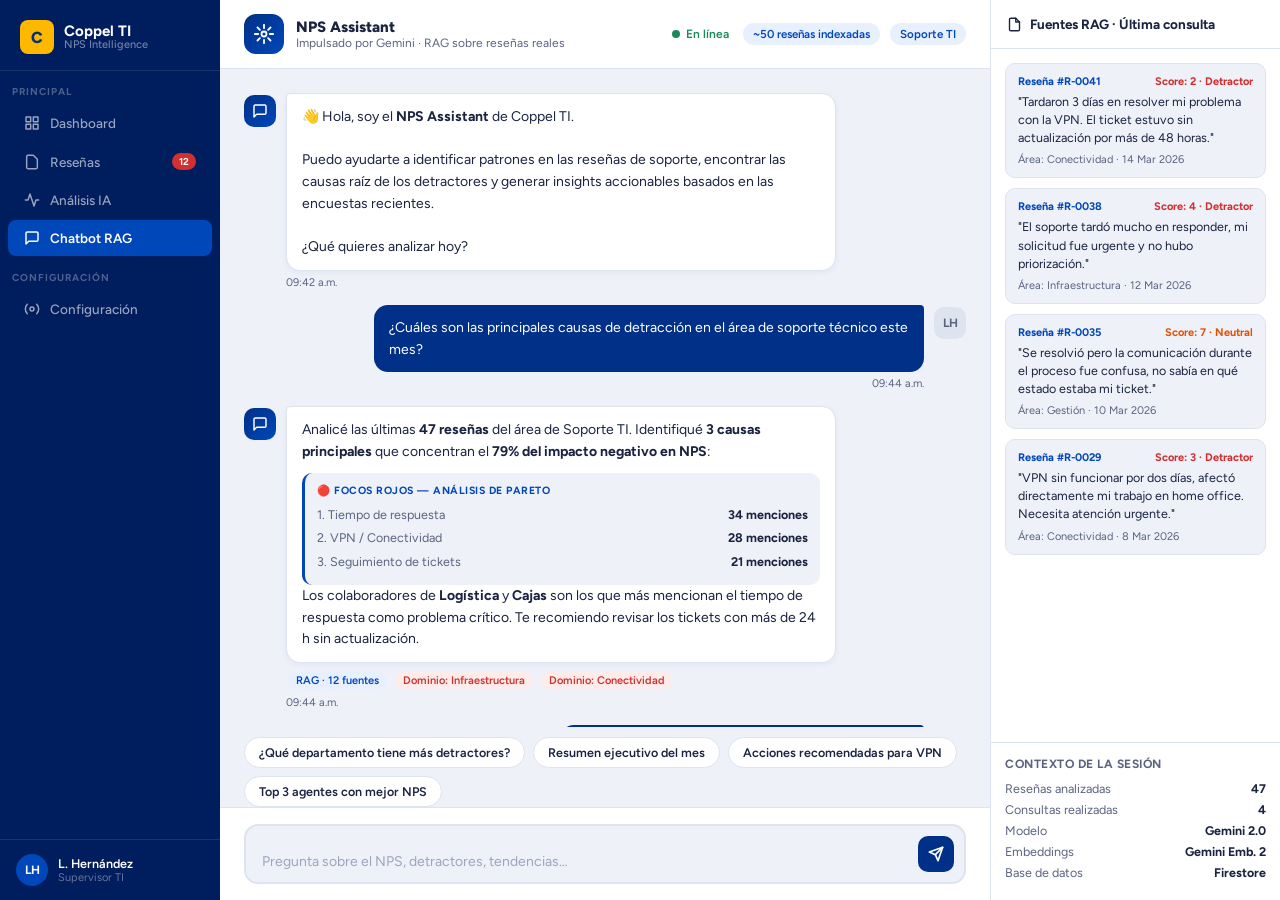
==== Maquetado-FrontEnd/chatbot.html @ 51cceb9f "Initial project upload. Set up the repository with the current frontend and NPS dataset files to pub" ====
<!DOCTYPE html>
<html lang="es">
<head>
<meta charset="UTF-8">
<meta name="viewport" content="width=device-width, initial-scale=1.0">
<title>Chatbot NPS · Coppel TI</title>
<link href="https://fonts.googleapis.com/css2?family=Figtree:wght@400;500;600;700;800&display=swap" rel="stylesheet">
<style>
  :root {
    --azul:        #003087;
    --azul-medio:  #0047BA;
    --azul-claro:  #E8F0FD;
    --azul-dark:   #001D5E;
    --amarillo:    #FFB800;
    --gris-bg:     #EEF1F8;
    --gris-borde:  #DDE3EF;
    --texto:       #1A2340;
    --subtexto:    #5A6480;
    --blanco:      #FFFFFF;
    --verde:       #1B8A5A;
    --verde-bg:    #E8F5EF;
    --rojo:        #D32F2F;
    --rojo-bg:     #FDECEA;
    --naranja:     #E65100;
    --sidebar-w:   220px;
  }

  * { margin: 0; padding: 0; box-sizing: border-box; }
  body { font-family: 'Figtree', sans-serif; background: var(--gris-bg); color: var(--texto); display: flex; height: 100vh; overflow: hidden; }

  /* Sidebar */
  .sidebar {
    width: var(--sidebar-w);
    background: var(--azul-dark);
    display: flex; flex-direction: column;
    flex-shrink: 0; height: 100vh; overflow: hidden;
  }
  .sidebar-logo {
    padding: 20px 20px 16px;
    display: flex; align-items: center; gap: 10px;
    border-bottom: 1px solid rgba(255,255,255,0.1);
  }
  .logo-mark {
    width: 34px; height: 34px; background: var(--amarillo); border-radius: 8px;
    display: flex; align-items: center; justify-content: center;
    font-weight: 800; font-size: 16px; color: var(--azul); flex-shrink: 0;
  }
  .logo-name { color: white; font-weight: 700; font-size: 15px; line-height: 1.1; }
  .logo-name small { display: block; color: rgba(255,255,255,0.45); font-size: 11px; font-weight: 500; }
  .nav-section { padding: 14px 12px 6px; font-size: 10px; font-weight: 700; color: rgba(255,255,255,0.3); text-transform: uppercase; letter-spacing: 1px; }
  .nav-item {
    display: flex; align-items: center; gap: 10px;
    padding: 10px 16px; margin: 1px 8px; border-radius: 8px;
    color: rgba(255,255,255,0.6); font-size: 13.5px; font-weight: 500; cursor: pointer;
    transition: all 0.2s;
  }
  .nav-item:hover { background: rgba(255,255,255,0.08); color: white; }
  .nav-item.active { background: var(--azul-medio); color: white; font-weight: 600; }
  .nav-badge { margin-left: auto; background: var(--rojo); color: white; font-size: 10px; font-weight: 700; padding: 2px 7px; border-radius: 20px; }
  .sidebar-footer {
    margin-top: auto; padding: 14px 16px;
    border-top: 1px solid rgba(255,255,255,0.1);
    display: flex; align-items: center; gap: 10px;
  }
  .user-avatar {
    width: 32px; height: 32px; border-radius: 50%;
    background: var(--azul-medio);
    display: flex; align-items: center; justify-content: center;
    font-size: 12px; font-weight: 700; color: white; flex-shrink: 0;
  }
  .user-info .name { font-size: 12.5px; font-weight: 600; color: white; }
  .user-info .role { font-size: 11px; color: rgba(255,255,255,0.4); }

  /* Main */
  .main { flex: 1; display: flex; overflow: hidden; }

  /* Chat panel */
  .chat-panel {
    flex: 1;
    display: flex;
    flex-direction: column;
    overflow: hidden;
    background: var(--blanco);
  }

  .chat-header {
    padding: 14px 1.5rem;
    border-bottom: 1px solid var(--gris-borde);
    display: flex; align-items: center; justify-content: space-between;
    flex-shrink: 0;
    background: white;
  }

  .chat-header-left { display: flex; align-items: center; gap: 12px; }

  .bot-avatar {
    width: 40px; height: 40px;
    background: linear-gradient(135deg, var(--azul) 0%, var(--azul-medio) 100%);
    border-radius: 12px;
    display: flex; align-items: center; justify-content: center;
    flex-shrink: 0;
  }

  .bot-name { font-size: 15px; font-weight: 800; color: var(--texto); }
  .bot-sub  { font-size: 12px; color: var(--subtexto); }

  .status-dot { display: flex; align-items: center; gap: 6px; font-size: 12px; color: var(--verde); font-weight: 600; }
  .dot-green { width: 8px; height: 8px; border-radius: 50%; background: var(--verde); animation: pulse 2s infinite; }
  @keyframes pulse { 0%,100%{opacity:1;} 50%{opacity:0.4;} }

  .chat-info {
    display: flex; gap: 10px;
  }
  .info-pill {
    font-size: 11.5px; font-weight: 600;
    padding: 4px 10px; border-radius: 20px;
    background: var(--azul-claro); color: var(--azul-medio);
  }

  /* Messages */
  .messages {
    flex: 1;
    overflow-y: auto;
    padding: 1.5rem;
    display: flex;
    flex-direction: column;
    gap: 1rem;
    background: var(--gris-bg);
  }

  .msg {
    display: flex;
    gap: 10px;
    max-width: 82%;
    animation: msgIn 0.25s ease both;
  }

  @keyframes msgIn { from{opacity:0;transform:translateY(6px);} to{opacity:1;transform:translateY(0);} }

  .msg.bot { align-self: flex-start; }
  .msg.user { align-self: flex-end; flex-direction: row-reverse; }

  .msg-avatar {
    width: 32px; height: 32px;
    border-radius: 10px;
    display: flex; align-items: center; justify-content: center;
    flex-shrink: 0; margin-top: 2px;
  }

  .msg-avatar.bot-av {
    background: linear-gradient(135deg, var(--azul) 0%, var(--azul-medio) 100%);
  }
  .msg-avatar.user-av {
    background: var(--gris-borde);
    color: var(--subtexto);
    font-size: 12px; font-weight: 700;
  }

  .msg-bubble {
    border-radius: 14px;
    padding: 12px 15px;
    font-size: 14px;
    line-height: 1.55;
  }

  .msg.bot .msg-bubble {
    background: white;
    border: 1px solid var(--gris-borde);
    color: var(--texto);
    border-top-left-radius: 4px;
    box-shadow: 0 2px 6px rgba(0,48,135,0.05);
  }

  .msg.user .msg-bubble {
    background: var(--azul);
    color: white;
    border-top-right-radius: 4px;
  }

  .msg-time { font-size: 11px; color: var(--subtexto); margin-top: 5px; }
  .msg.user .msg-time { text-align: right; }

  /* Insight card inside bubble */
  .insight-card {
    background: var(--gris-bg);
    border-radius: 10px;
    padding: 10px 12px;
    margin-top: 10px;
    border-left: 3px solid var(--azul-medio);
  }
  .insight-label { font-size: 10.5px; font-weight: 700; text-transform: uppercase; letter-spacing: 0.5px; color: var(--azul-medio); margin-bottom: 6px; }
  .insight-row { display: flex; justify-content: space-between; align-items: center; margin-bottom: 4px; }
  .insight-key { font-size: 12.5px; color: var(--subtexto); }
  .insight-val { font-size: 12.5px; font-weight: 700; color: var(--texto); }

  .tag {
    display: inline-block;
    font-size: 11px; font-weight: 600;
    padding: 2px 8px; border-radius: 20px; margin: 2px;
  }
  .tag.red   { background: var(--rojo-bg);  color: var(--rojo); }
  .tag.blue  { background: var(--azul-claro); color: var(--azul-medio); }
  .tag.green { background: var(--verde-bg); color: var(--verde); }

  /* Suggestions */
  .suggestions {
    padding: 10px 1.5rem 0;
    display: flex; gap: 8px; flex-wrap: wrap;
    background: var(--gris-bg);
  }

  .sugg-btn {
    border: 1.5px solid var(--gris-borde);
    background: white;
    border-radius: 20px;
    padding: 7px 14px;
    font-family: 'Figtree', sans-serif;
    font-size: 12.5px; font-weight: 600; color: var(--texto);
    cursor: pointer; transition: all 0.18s;
    white-space: nowrap;
  }
  .sugg-btn:hover { border-color: var(--azul-medio); color: var(--azul-medio); background: var(--azul-claro); }

  /* Input */
  .chat-input-wrap {
    padding: 1rem 1.5rem;
    background: white;
    border-top: 1px solid var(--gris-borde);
    flex-shrink: 0;
  }

  .input-row {
    display: flex;
    align-items: flex-end;
    gap: 10px;
    background: var(--gris-bg);
    border: 2px solid var(--gris-borde);
    border-radius: 14px;
    padding: 10px 10px 10px 16px;
    transition: border-color 0.2s;
  }
  .input-row:focus-within { border-color: var(--azul-medio); background: white; }

  .chat-textarea {
    flex: 1;
    border: none;
    background: transparent;
    font-family: 'Figtree', sans-serif;
    font-size: 14px; color: var(--texto);
    resize: none;
    max-height: 100px;
    line-height: 1.5;
    outline: none;
  }
  .chat-textarea::placeholder { color: #9BA5BE; }

  .send-btn {
    width: 36px; height: 36px;
    background: var(--azul);
    border: none; border-radius: 10px;
    display: flex; align-items: center; justify-content: center;
    cursor: pointer; transition: all 0.2s; flex-shrink: 0;
  }
  .send-btn:hover { background: var(--azul-medio); transform: scale(1.05); }

  /* Right panel */
  .right-panel {
    width: 290px;
    flex-shrink: 0;
    background: white;
    border-left: 1px solid var(--gris-borde);
    display: flex;
    flex-direction: column;
    overflow: hidden;
  }

  .rp-header {
    padding: 16px;
    border-bottom: 1px solid var(--gris-borde);
    font-size: 13.5px; font-weight: 700; color: var(--texto);
    display: flex; align-items: center; gap: 8px;
  }

  .rp-body {
    flex: 1; overflow-y: auto; padding: 14px;
    display: flex; flex-direction: column; gap: 10px;
  }

  .source-card {
    border: 1px solid var(--gris-borde);
    border-radius: 10px;
    padding: 11px 12px;
    background: var(--gris-bg);
  }
  .source-top { display: flex; align-items: center; justify-content: space-between; margin-bottom: 5px; }
  .source-id { font-size: 11px; font-weight: 700; color: var(--azul-medio); }
  .source-score { font-size: 11px; font-weight: 700; }
  .source-text { font-size: 12.5px; color: var(--texto); line-height: 1.45; margin-bottom: 6px; }
  .source-meta { font-size: 11px; color: var(--subtexto); }

  .rp-stats {
    padding: 14px;
    border-top: 1px solid var(--gris-borde);
    flex-shrink: 0;
  }
  .rp-stats-title { font-size: 12px; font-weight: 700; color: var(--subtexto); text-transform: uppercase; letter-spacing: 0.5px; margin-bottom: 10px; }
  .stat-row { display: flex; justify-content: space-between; align-items: center; margin-bottom: 6px; }
  .stat-label { font-size: 12.5px; color: var(--subtexto); }
  .stat-val   { font-size: 12.5px; font-weight: 700; color: var(--texto); }
</style>
</head>
<body>

<!-- Sidebar -->
<aside class="sidebar">
  <div class="sidebar-logo">
    <div class="logo-mark">C</div>
    <div class="logo-name">
      Coppel TI
      <small>NPS Intelligence</small>
    </div>
  </div>
  <div class="nav-section">Principal</div>
  <div class="nav-item">
    <svg width="16" height="16" viewBox="0 0 24 24" fill="none" stroke="currentColor" stroke-width="2.2" stroke-linecap="round" stroke-linejoin="round"><rect x="3" y="3" width="7" height="7"/><rect x="14" y="3" width="7" height="7"/><rect x="3" y="14" width="7" height="7"/><rect x="14" y="14" width="7" height="7"/></svg>
    Dashboard
  </div>
  <div class="nav-item">
    <svg width="16" height="16" viewBox="0 0 24 24" fill="none" stroke="currentColor" stroke-width="2.2" stroke-linecap="round" stroke-linejoin="round"><path d="M14 2H6a2 2 0 0 0-2 2v16a2 2 0 0 0 2 2h12a2 2 0 0 0 2-2V8z"/></svg>
    Reseñas
    <span class="nav-badge">12</span>
  </div>
  <div class="nav-item">
    <svg width="16" height="16" viewBox="0 0 24 24" fill="none" stroke="currentColor" stroke-width="2.2" stroke-linecap="round" stroke-linejoin="round"><polyline points="22 12 18 12 15 21 9 3 6 12 2 12"/></svg>
    Análisis IA
  </div>
  <div class="nav-item active">
    <svg width="16" height="16" viewBox="0 0 24 24" fill="none" stroke="currentColor" stroke-width="2.2" stroke-linecap="round" stroke-linejoin="round"><path d="M21 15a2 2 0 0 1-2 2H7l-4 4V5a2 2 0 0 1 2-2h14a2 2 0 0 1 2 2z"/></svg>
    Chatbot RAG
  </div>
  <div class="nav-section">Configuración</div>
  <div class="nav-item">
    <svg width="16" height="16" viewBox="0 0 24 24" fill="none" stroke="currentColor" stroke-width="2.2" stroke-linecap="round" stroke-linejoin="round"><circle cx="12" cy="12" r="3"/><path d="M19.07 4.93a10 10 0 0 1 0 14.14M4.93 19.07a10 10 0 0 1 0-14.14"/></svg>
    Configuración
  </div>
  <div class="sidebar-footer">
    <div class="user-avatar">LH</div>
    <div class="user-info">
      <div class="name">L. Hernández</div>
      <div class="role">Supervisor TI</div>
    </div>
  </div>
</aside>

<!-- Main chat -->
<div class="main">
  <div class="chat-panel">
    <!-- Chat header -->
    <div class="chat-header">
      <div class="chat-header-left">
        <div class="bot-avatar">
          <svg width="20" height="20" viewBox="0 0 24 24" fill="none" stroke="white" stroke-width="2.2" stroke-linecap="round" stroke-linejoin="round"><circle cx="12" cy="12" r="3"/><path d="M12 1v4M12 19v4M4.22 4.22l2.83 2.83M16.95 16.95l2.83 2.83M1 12h4M19 12h4M4.22 19.78l2.83-2.83M16.95 7.05l2.83-2.83"/></svg>
        </div>
        <div>
          <div class="bot-name">NPS Assistant</div>
          <div class="bot-sub">Impulsado por Gemini · RAG sobre reseñas reales</div>
        </div>
      </div>
      <div style="display:flex;align-items:center;gap:14px;">
        <div class="status-dot"><span class="dot-green"></span>En línea</div>
        <div class="chat-info">
          <span class="info-pill">~50 reseñas indexadas</span>
          <span class="info-pill">Soporte TI</span>
        </div>
      </div>
    </div>

    <!-- Messages -->
    <div class="messages" id="messages">

      <!-- Bot greeting -->
      <div class="msg bot">
        <div class="msg-avatar bot-av">
          <svg width="16" height="16" viewBox="0 0 24 24" fill="none" stroke="white" stroke-width="2.2" stroke-linecap="round" stroke-linejoin="round"><path d="M21 15a2 2 0 0 1-2 2H7l-4 4V5a2 2 0 0 1 2-2h14a2 2 0 0 1 2 2z"/></svg>
        </div>
        <div>
          <div class="msg-bubble">
            👋 Hola, soy el <strong>NPS Assistant</strong> de Coppel TI.<br><br>
            Puedo ayudarte a identificar patrones en las reseñas de soporte, encontrar las causas raíz de los detractores y generar insights accionables basados en las encuestas recientes.<br><br>
            ¿Qué quieres analizar hoy?
          </div>
          <div class="msg-time">09:42 a.m.</div>
        </div>
      </div>

      <!-- User message -->
      <div class="msg user">
        <div class="msg-avatar user-av">LH</div>
        <div>
          <div class="msg-bubble">¿Cuáles son las principales causas de detracción en el área de soporte técnico este mes?</div>
          <div class="msg-time">09:44 a.m.</div>
        </div>
      </div>

      <!-- Bot response with insight card -->
      <div class="msg bot">
        <div class="msg-avatar bot-av">
          <svg width="16" height="16" viewBox="0 0 24 24" fill="none" stroke="white" stroke-width="2.2" stroke-linecap="round" stroke-linejoin="round"><path d="M21 15a2 2 0 0 1-2 2H7l-4 4V5a2 2 0 0 1 2-2h14a2 2 0 0 1 2 2z"/></svg>
        </div>
        <div>
          <div class="msg-bubble">
            Analicé las últimas <strong>47 reseñas</strong> del área de Soporte TI. Identifiqué <strong>3 causas principales</strong> que concentran el <strong>79% del impacto negativo en NPS</strong>:

            <div class="insight-card">
              <div class="insight-label">🔴 Focos Rojos — Análisis de Pareto</div>
              <div class="insight-row">
                <span class="insight-key">1. Tiempo de respuesta</span>
                <span class="insight-val">34 menciones</span>
              </div>
              <div class="insight-row">
                <span class="insight-key">2. VPN / Conectividad</span>
                <span class="insight-val">28 menciones</span>
              </div>
              <div class="insight-row">
                <span class="insight-key">3. Seguimiento de tickets</span>
                <span class="insight-val">21 menciones</span>
              </div>
            </div>

            Los colaboradores de <strong>Logística</strong> y <strong>Cajas</strong> son los que más mencionan el tiempo de respuesta como problema crítico. Te recomiendo revisar los tickets con más de 24 h sin actualización.
          </div>
          <div style="margin-top:6px;">
            <span class="tag blue">RAG · 12 fuentes</span>
            <span class="tag red">Dominio: Infraestructura</span>
            <span class="tag red">Dominio: Conectividad</span>
          </div>
          <div class="msg-time">09:44 a.m.</div>
        </div>
      </div>

      <!-- User -->
      <div class="msg user">
        <div class="msg-avatar user-av">LH</div>
        <div>
          <div class="msg-bubble">¿Hay alguna mejora notable respecto al mes anterior?</div>
          <div class="msg-time">09:46 a.m.</div>
        </div>
      </div>

      <!-- Bot -->
      <div class="msg bot">
        <div class="msg-avatar bot-av">
          <svg width="16" height="16" viewBox="0 0 24 24" fill="none" stroke="white" stroke-width="2.2" stroke-linecap="round" stroke-linejoin="round"><path d="M21 15a2 2 0 0 1-2 2H7l-4 4V5a2 2 0 0 1 2-2h14a2 2 0 0 1 2 2z"/></svg>
        </div>
        <div>
          <div class="msg-bubble">
            Sí, hay una mejora relevante. Comparando con febrero:<br><br>
            ✅ Las menciones de <strong>"reset de contraseña lento"</strong> bajaron de 18 a 9 (-50%). Probablemente relacionado con la automatización del portal de accesos.<br><br>
            ✅ El NPS general subió de <strong>+38 a +42</strong>, impulsado por un aumento en promotores del área de Hardware.
            <div class="insight-card">
              <div class="insight-label">📈 Comparativo Feb → Mar 2026</div>
              <div class="insight-row"><span class="insight-key">NPS Score</span><span class="insight-val" style="color:#1B8A5A">+38 → +42 ↑</span></div>
              <div class="insight-row"><span class="insight-key">Promotores</span><span class="insight-val" style="color:#1B8A5A">59% → 61% ↑</span></div>
              <div class="insight-row"><span class="insight-key">Detractores</span><span class="insight-val" style="color:#1B8A5A">22% → 19% ↓</span></div>
            </div>
          </div>
          <div style="margin-top:6px;">
            <span class="tag blue">RAG · 8 fuentes</span>
            <span class="tag green">Dominio: Accesos</span>
          </div>
          <div class="msg-time">09:46 a.m.</div>
        </div>
      </div>

    </div>

    <!-- Suggestions -->
    <div class="suggestions" id="suggestions">
      <button class="sugg-btn" onclick="selectSugg(this)">¿Qué departamento tiene más detractores?</button>
      <button class="sugg-btn" onclick="selectSugg(this)">Resumen ejecutivo del mes</button>
      <button class="sugg-btn" onclick="selectSugg(this)">Acciones recomendadas para VPN</button>
      <button class="sugg-btn" onclick="selectSugg(this)">Top 3 agentes con mejor NPS</button>
    </div>

    <!-- Input -->
    <div class="chat-input-wrap">
      <div class="input-row">
        <textarea class="chat-textarea" id="chatInput" rows="1" placeholder="Pregunta sobre el NPS, detractores, tendencias…" onkeydown="handleKey(event)" oninput="autoResize(this)"></textarea>
        <button class="send-btn" onclick="sendMessage()">
          <svg width="16" height="16" viewBox="0 0 24 24" fill="none" stroke="white" stroke-width="2.5" stroke-linecap="round" stroke-linejoin="round"><line x1="22" y1="2" x2="11" y2="13"/><polygon points="22 2 15 22 11 13 2 9 22 2"/></svg>
        </button>
      </div>
    </div>
  </div>

  <!-- Right panel: Sources -->
  <div class="right-panel">
    <div class="rp-header">
      <svg width="15" height="15" viewBox="0 0 24 24" fill="none" stroke="currentColor" stroke-width="2.2" stroke-linecap="round" stroke-linejoin="round"><path d="M14 2H6a2 2 0 0 0-2 2v16a2 2 0 0 0 2 2h12a2 2 0 0 0 2-2V8z"/><polyline points="14 2 14 8 20 8"/></svg>
      Fuentes RAG · Última consulta
    </div>
    <div class="rp-body">
      <div class="source-card">
        <div class="source-top">
          <span class="source-id">Reseña #R-0041</span>
          <span class="source-score" style="color:var(--rojo)">Score: 2 · Detractor</span>
        </div>
        <div class="source-text">"Tardaron 3 días en resolver mi problema con la VPN. El ticket estuvo sin actualización por más de 48 horas."</div>
        <div class="source-meta">Área: Conectividad · 14 Mar 2026</div>
      </div>
      <div class="source-card">
        <div class="source-top">
          <span class="source-id">Reseña #R-0038</span>
          <span class="source-score" style="color:var(--rojo)">Score: 4 · Detractor</span>
        </div>
        <div class="source-text">"El soporte tardó mucho en responder, mi solicitud fue urgente y no hubo priorización."</div>
        <div class="source-meta">Área: Infraestructura · 12 Mar 2026</div>
      </div>
      <div class="source-card">
        <div class="source-top">
          <span class="source-id">Reseña #R-0035</span>
          <span class="source-score" style="color:var(--naranja)">Score: 7 · Neutral</span>
        </div>
        <div class="source-text">"Se resolvió pero la comunicación durante el proceso fue confusa, no sabía en qué estado estaba mi ticket."</div>
        <div class="source-meta">Área: Gestión · 10 Mar 2026</div>
      </div>
      <div class="source-card">
        <div class="source-top">
          <span class="source-id">Reseña #R-0029</span>
          <span class="source-score" style="color:var(--rojo)">Score: 3 · Detractor</span>
        </div>
        <div class="source-text">"VPN sin funcionar por dos días, afectó directamente mi trabajo en home office. Necesita atención urgente."</div>
        <div class="source-meta">Área: Conectividad · 8 Mar 2026</div>
      </div>
    </div>
    <div class="rp-stats">
      <div class="rp-stats-title">Contexto de la sesión</div>
      <div class="stat-row"><span class="stat-label">Reseñas analizadas</span><span class="stat-val">47</span></div>
      <div class="stat-row"><span class="stat-label">Consultas realizadas</span><span class="stat-val">4</span></div>
      <div class="stat-row"><span class="stat-label">Modelo</span><span class="stat-val">Gemini 2.0</span></div>
      <div class="stat-row"><span class="stat-label">Embeddings</span><span class="stat-val">Gemini Emb. 2</span></div>
      <div class="stat-row"><span class="stat-label">Base de datos</span><span class="stat-val">Firestore</span></div>
    </div>
  </div>
</div>

<script>
function autoResize(el) {
  el.style.height = 'auto';
  el.style.height = Math.min(el.scrollHeight, 100) + 'px';
}

function handleKey(e) {
  if (e.key === 'Enter' && !e.shiftKey) {
    e.preventDefault();
    sendMessage();
  }
}

function selectSugg(btn) {
  document.getElementById('chatInput').value = btn.textContent;
  autoResize(document.getElementById('chatInput'));
  btn.remove();
}

function sendMessage() {
  const input = document.getElementById('chatInput');
  const text = input.value.trim();
  if (!text) return;

  const msgs = document.getElementById('messages');

  const userMsg = document.createElement('div');
  userMsg.className = 'msg user';
  userMsg.innerHTML = `
    <div class="msg-avatar user-av">LH</div>
    <div>
      <div class="msg-bubble">${text}</div>
      <div class="msg-time">${new Date().toLocaleTimeString('es-MX', {hour:'2-digit', minute:'2-digit'})}</div>
    </div>`;
  msgs.appendChild(userMsg);

  input.value = '';
  input.style.height = 'auto';

  // Typing indicator
  const typing = document.createElement('div');
  typing.className = 'msg bot';
  typing.id = 'typing';
  typing.innerHTML = `
    <div class="msg-avatar bot-av"><svg width="16" height="16" viewBox="0 0 24 24" fill="none" stroke="white" stroke-width="2.2" stroke-linecap="round" stroke-linejoin="round"><path d="M21 15a2 2 0 0 1-2 2H7l-4 4V5a2 2 0 0 1 2-2h14a2 2 0 0 1 2 2z"/></svg></div>
    <div><div class="msg-bubble" style="color:#9BA5BE;font-style:italic;">Consultando reseñas…</div></div>`;
  msgs.appendChild(typing);
  msgs.scrollTop = msgs.scrollHeight;

  setTimeout(() => {
    typing.remove();
    const botMsg = document.createElement('div');
    botMsg.className = 'msg bot';
    botMsg.innerHTML = `
      <div class="msg-avatar bot-av"><svg width="16" height="16" viewBox="0 0 24 24" fill="none" stroke="white" stroke-width="2.2" stroke-linecap="round" stroke-linejoin="round"><path d="M21 15a2 2 0 0 1-2 2H7l-4 4V5a2 2 0 0 1 2-2h14a2 2 0 0 1 2 2z"/></svg></div>
      <div>
        <div class="msg-bubble">Basado en las reseñas indexadas, he identificado patrones relevantes para tu consulta. Te recomiendo revisar el análisis de Pareto en el Dashboard para ver el desglose completo por área e impacto en NPS.</div>
        <div style="margin-top:6px;"><span class="tag blue">RAG · 6 fuentes</span></div>
        <div class="msg-time">${new Date().toLocaleTimeString('es-MX', {hour:'2-digit', minute:'2-digit'})}</div>
      </div>`;
    msgs.appendChild(botMsg);
    msgs.scrollTop = msgs.scrollHeight;
  }, 1500);
}
</script>
</body>
</html>
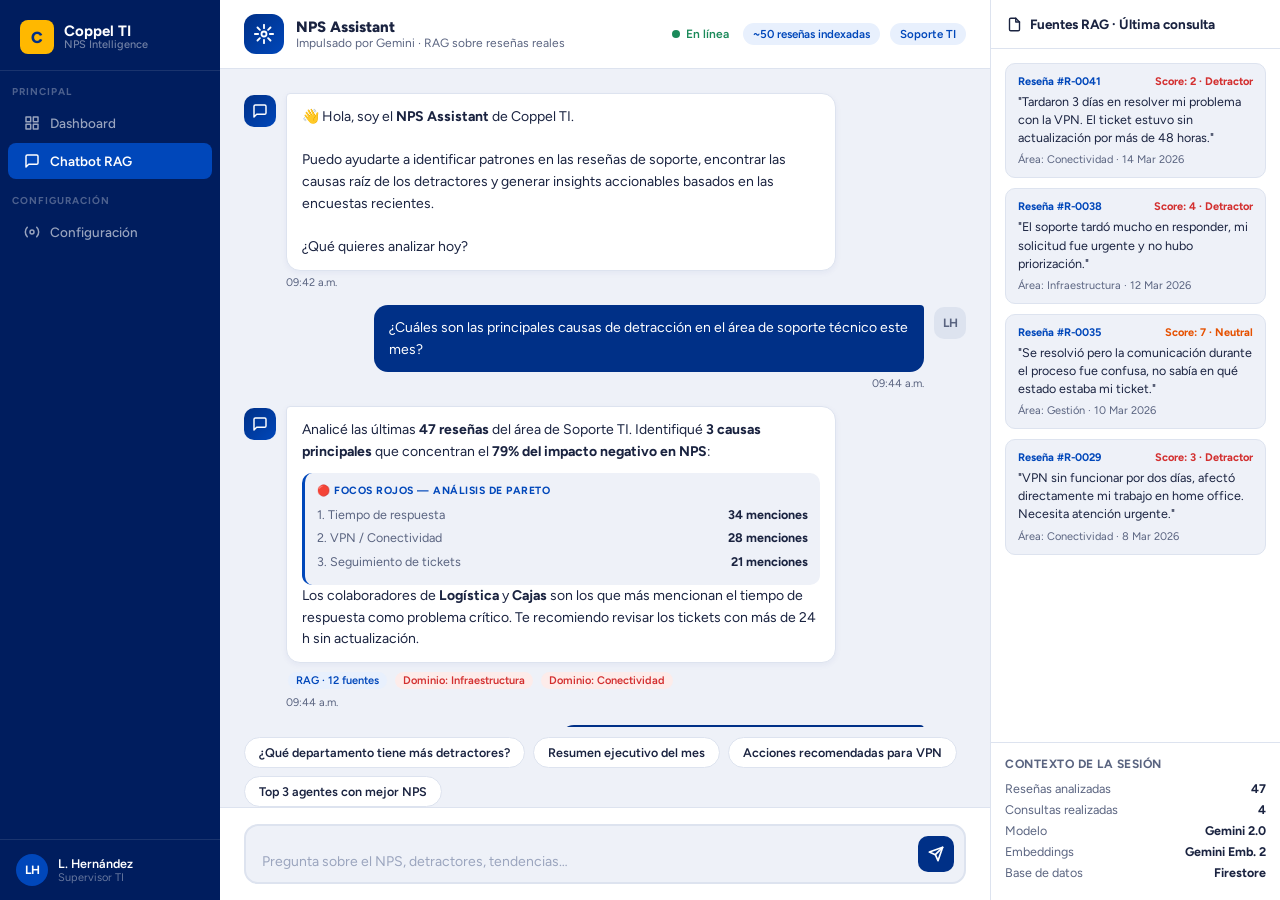
==== commit 7c84779d: "algo bien" ====
--- a/Maquetado-FrontEnd/chatbot.html
+++ b/Maquetado-FrontEnd/chatbot.html
@@ -162,6 +162,41 @@
     font-size: 14px;
     line-height: 1.55;
   }
+  .msg-bubble h2, .msg-bubble h3, .msg-bubble h4, .msg-bubble h5 {
+    margin: 8px 0 6px;
+    color: var(--texto);
+    line-height: 1.3;
+  }
+  .msg-bubble h2 { font-size: 16px; }
+  .msg-bubble h3 { font-size: 15px; }
+  .msg-bubble h4, .msg-bubble h5 { font-size: 14px; }
+  .msg-bubble ul { margin: 6px 0 8px 18px; }
+  .msg-bubble li { margin: 2px 0; }
+  .msg-bubble code {
+    font-family: ui-monospace, SFMono-Regular, Menlo, monospace;
+    background: rgba(0,0,0,0.06);
+    border-radius: 5px;
+    padding: 1px 5px;
+    font-size: 12px;
+  }
+  .msg-bubble hr {
+    border: 0;
+    border-top: 1px solid var(--gris-borde);
+    margin: 10px 0;
+  }
+  .msg-bubble table {
+    width: 100%;
+    border-collapse: collapse;
+    margin: 8px 0;
+    font-size: 12.5px;
+  }
+  .msg-bubble th, .msg-bubble td {
+    border: 1px solid var(--gris-borde);
+    padding: 6px 8px;
+    text-align: left;
+    vertical-align: top;
+  }
+  .msg-bubble th { background: #f5f7fb; font-weight: 700; }
 
   .msg.bot .msg-bubble {
     background: white;
@@ -192,6 +227,14 @@
   .insight-row { display: flex; justify-content: space-between; align-items: center; margin-bottom: 4px; }
   .insight-key { font-size: 12.5px; color: var(--subtexto); }
   .insight-val { font-size: 12.5px; font-weight: 700; color: var(--texto); }
+  .pareto-mini-chart { margin-bottom: 10px; }
+  .pareto-mini-row { display: grid; grid-template-columns: 1fr 120px 34px; gap: 8px; align-items: center; margin-bottom: 6px; }
+  .pareto-mini-label { font-size: 11.5px; color: var(--subtexto); white-space: nowrap; overflow: hidden; text-overflow: ellipsis; }
+  .pareto-mini-bar-bg { height: 6px; background: var(--gris-borde); border-radius: 10px; overflow: hidden; }
+  .pareto-mini-bar { height: 100%; background: var(--azul-medio); border-radius: 10px; transition: width .6s ease; }
+  .pareto-mini-bar.top { background: var(--rojo); }
+  .pareto-mini-val { font-size: 11px; font-weight: 700; color: var(--texto); text-align: right; }
+  .pareto-mini-analysis { margin-top: 6px; font-size: 12px; color: var(--texto); line-height: 1.45; }
 
   .tag {
     display: inline-block;
@@ -321,23 +364,14 @@
     </div>
   </div>
   <div class="nav-section">Principal</div>
-  <div class="nav-item">
+  <a href="dashboard.html" class="nav-item" style="text-decoration: none;">
     <svg width="16" height="16" viewBox="0 0 24 24" fill="none" stroke="currentColor" stroke-width="2.2" stroke-linecap="round" stroke-linejoin="round"><rect x="3" y="3" width="7" height="7"/><rect x="14" y="3" width="7" height="7"/><rect x="3" y="14" width="7" height="7"/><rect x="14" y="14" width="7" height="7"/></svg>
     Dashboard
-  </div>
-  <div class="nav-item">
-    <svg width="16" height="16" viewBox="0 0 24 24" fill="none" stroke="currentColor" stroke-width="2.2" stroke-linecap="round" stroke-linejoin="round"><path d="M14 2H6a2 2 0 0 0-2 2v16a2 2 0 0 0 2 2h12a2 2 0 0 0 2-2V8z"/></svg>
-    Reseñas
-    <span class="nav-badge">12</span>
-  </div>
-  <div class="nav-item">
-    <svg width="16" height="16" viewBox="0 0 24 24" fill="none" stroke="currentColor" stroke-width="2.2" stroke-linecap="round" stroke-linejoin="round"><polyline points="22 12 18 12 15 21 9 3 6 12 2 12"/></svg>
-    Análisis IA
-  </div>
-  <div class="nav-item active">
+  </a>
+  <a href="chatbot.html" class="nav-item active" style="text-decoration: none;">
     <svg width="16" height="16" viewBox="0 0 24 24" fill="none" stroke="currentColor" stroke-width="2.2" stroke-linecap="round" stroke-linejoin="round"><path d="M21 15a2 2 0 0 1-2 2H7l-4 4V5a2 2 0 0 1 2-2h14a2 2 0 0 1 2 2z"/></svg>
     Chatbot RAG
-  </div>
+  </a>
   <div class="nav-section">Configuración</div>
   <div class="nav-item">
     <svg width="16" height="16" viewBox="0 0 24 24" fill="none" stroke="currentColor" stroke-width="2.2" stroke-linecap="round" stroke-linejoin="round"><circle cx="12" cy="12" r="3"/><path d="M19.07 4.93a10 10 0 0 1 0 14.14M4.93 19.07a10 10 0 0 1 0-14.14"/></svg>
@@ -544,6 +578,7 @@
   </div>
 </div>
 
+<script src="./ui-elements/generative-ui.js"></script>
 <script>
 function autoResize(el) {
   el.style.height = 'auto';
@@ -563,13 +598,8 @@
   btn.remove();
 }
 
-function sendMessage() {
-  const input = document.getElementById('chatInput');
-  const text = input.value.trim();
-  if (!text) return;
-
+function appendUserMessage(text) {
   const msgs = document.getElementById('messages');
-
   const userMsg = document.createElement('div');
   userMsg.className = 'msg user';
   userMsg.innerHTML = `
@@ -579,11 +609,11 @@
       <div class="msg-time">${new Date().toLocaleTimeString('es-MX', {hour:'2-digit', minute:'2-digit'})}</div>
     </div>`;
   msgs.appendChild(userMsg);
-
-  input.value = '';
-  input.style.height = 'auto';
-
-  // Typing indicator
+  msgs.scrollTop = msgs.scrollHeight;
+}
+
+function showTyping() {
+  const msgs = document.getElementById('messages');
   const typing = document.createElement('div');
   typing.className = 'msg bot';
   typing.id = 'typing';
@@ -592,21 +622,82 @@
     <div><div class="msg-bubble" style="color:#9BA5BE;font-style:italic;">Consultando reseñas…</div></div>`;
   msgs.appendChild(typing);
   msgs.scrollTop = msgs.scrollHeight;
-
-  setTimeout(() => {
-    typing.remove();
-    const botMsg = document.createElement('div');
-    botMsg.className = 'msg bot';
-    botMsg.innerHTML = `
-      <div class="msg-avatar bot-av"><svg width="16" height="16" viewBox="0 0 24 24" fill="none" stroke="white" stroke-width="2.2" stroke-linecap="round" stroke-linejoin="round"><path d="M21 15a2 2 0 0 1-2 2H7l-4 4V5a2 2 0 0 1 2-2h14a2 2 0 0 1 2 2z"/></svg></div>
-      <div>
-        <div class="msg-bubble">Basado en las reseñas indexadas, he identificado patrones relevantes para tu consulta. Te recomiendo revisar el análisis de Pareto en el Dashboard para ver el desglose completo por área e impacto en NPS.</div>
-        <div style="margin-top:6px;"><span class="tag blue">RAG · 6 fuentes</span></div>
-        <div class="msg-time">${new Date().toLocaleTimeString('es-MX', {hour:'2-digit', minute:'2-digit'})}</div>
-      </div>`;
-    msgs.appendChild(botMsg);
-    msgs.scrollTop = msgs.scrollHeight;
-  }, 1500);
+}
+
+function hideTyping() {
+  const typing = document.getElementById('typing');
+  if (typing) typing.remove();
+}
+
+const GENIUS_BASE_URL = 'https://api.genius.coppel.services';
+const GENIUS_MODEL = 'gemini/gemini-3-flash-preview';
+
+function getApiKeyLocal() {
+  return 'sk-vOavmAHlaCWHfMVWLxfJig'; // Injected from .env for demo purposes
+}
+
+function renderBotPlainText(texto) {
+  ChatbotUI.renderizarRespuestaIA({
+    mensaje_principal: texto,
+    ui_type: 'generic',
+    ui_data: {
+      descripcion: '',
+      etiquetas_tags: [{ color: 'blue', texto: `Modelo: ${GENIUS_MODEL}` }]
+    }
+  });
+}
+
+async function consultarGeniusDirecto(textoUsuario) {
+  const apiKey = getApiKeyLocal();
+  if (!apiKey) {
+    throw new Error('No se proporciono API key.');
+  }
+
+  const response = await fetch(`${GENIUS_BASE_URL}/v1/chat/completions`, {
+    method: 'POST',
+    headers: {
+      'Content-Type': 'application/json',
+      'Authorization': `Bearer ${apiKey}`
+    },
+    body: JSON.stringify({
+      model: GENIUS_MODEL,
+      messages: [
+        { role: 'system', content: 'Eres un asistente de prueba para validar conectividad de chat.' },
+        { role: 'user', content: textoUsuario }
+      ],
+      temperature: 0.3
+    })
+  });
+
+  if (!response.ok) {
+    const errorBody = await response.text();
+    throw new Error(`HTTP ${response.status}: ${errorBody}`);
+  }
+
+  const data = await response.json();
+  return (data.choices && data.choices[0] && data.choices[0].message && data.choices[0].message.content) || '';
+}
+
+async function sendMessage() {
+  const input = document.getElementById('chatInput');
+  const text = input.value.trim();
+  if (!text) return;
+
+  appendUserMessage(text);
+
+  input.value = '';
+  input.style.height = 'auto';
+  showTyping();
+
+  try {
+    const respuestaTexto = await consultarGeniusDirecto(text);
+    hideTyping();
+    renderBotPlainText(respuestaTexto || 'Respuesta vacia del modelo.');
+    ChatbotUI.actualizarFuentesRAG([]);
+  } catch (error) {
+    hideTyping();
+    ChatbotUI.renderErrorBot(`No fue posible chatear con Genius API. ${error.message}`);
+  }
 }
 </script>
 </body>
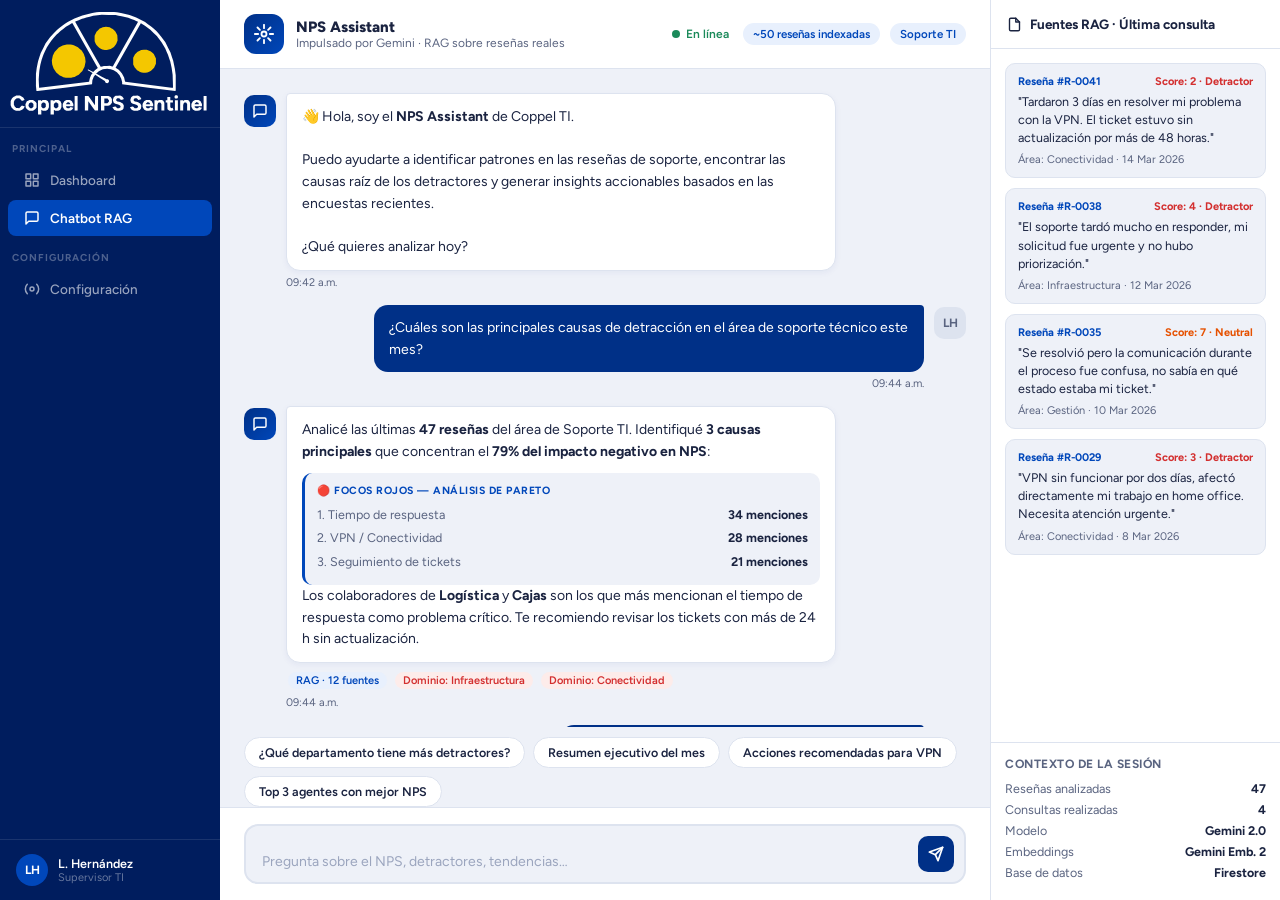
==== commit 6bfca88f: "algo bien 2" ====
--- a/Maquetado-FrontEnd/chatbot.html
+++ b/Maquetado-FrontEnd/chatbot.html
@@ -36,9 +36,10 @@
     flex-shrink: 0; height: 100vh; overflow: hidden;
   }
   .sidebar-logo {
-    padding: 20px 20px 16px;
-    display: flex; align-items: center; gap: 10px;
+    padding: 0;
+    display: flex; align-items: center; justify-content: center;
     border-bottom: 1px solid rgba(255,255,255,0.1);
+    overflow: hidden;
   }
   .logo-mark {
     width: 34px; height: 34px; background: var(--amarillo); border-radius: 8px;
@@ -357,11 +358,7 @@
 <!-- Sidebar -->
 <aside class="sidebar">
   <div class="sidebar-logo">
-    <div class="logo-mark">C</div>
-    <div class="logo-name">
-      Coppel TI
-      <small>NPS Intelligence</small>
-    </div>
+      <img src="Logo-NPS-Sentinel.svg" alt="NPS Sentinel Logo" style="width: 220px; height: 115px; display: block; object-fit: cover; margin-top: 12px;">
   </div>
   <div class="nav-section">Principal</div>
   <a href="dashboard.html" class="nav-item" style="text-decoration: none;">
@@ -647,11 +644,20 @@
   });
 }
 
+async function consultarBackendRAG(textoUsuario) {
+  const response = await fetch('http://localhost:8080/nps/recomendar', {
+    method: 'POST',
+    headers: { 'Content-Type': 'application/json' },
+    body: JSON.stringify({ collection: 'feedback_nps_2026', focus: textoUsuario })
+  });
+  if (!response.ok) throw new Error(`Backend HTTP ${response.status}`);
+  const data = await response.json();
+  return data.recomendacion || JSON.stringify(data);
+}
+
 async function consultarGeniusDirecto(textoUsuario) {
   const apiKey = getApiKeyLocal();
-  if (!apiKey) {
-    throw new Error('No se proporciono API key.');
-  }
+  if (!apiKey) throw new Error('No se proporciono API key.');
 
   const response = await fetch(`${GENIUS_BASE_URL}/v1/chat/completions`, {
     method: 'POST',
@@ -678,25 +684,60 @@
   return (data.choices && data.choices[0] && data.choices[0].message && data.choices[0].message.content) || '';
 }
 
+function renderGenerativeUIBubble(rawIA) {
+  // Intentar parsear como Generative UI JSON
+  let genUI = null;
+  try {
+    let jsonStr = rawIA.trim();
+    if (jsonStr.startsWith('```')) {
+      jsonStr = jsonStr.replace(/^```(?:json)?\s*/, '').replace(/\s*```$/, '');
+    }
+    const parsed = JSON.parse(jsonStr);
+    if (parsed && parsed.ui_type && parsed.mensaje_principal) {
+      genUI = parsed;
+    }
+  } catch (_) { /* fallback */ }
+
+  if (genUI) {
+    // Render using ChatbotUI (generative-ui.js) which handles pareto_insight
+    ChatbotUI.renderizarRespuestaIA(genUI);
+
+    // Update RAG sources panel if ui_data has fuentes
+    if (genUI.ui_data && genUI.ui_data.fuentes) {
+      ChatbotUI.actualizarFuentesRAG(genUI.ui_data.fuentes);
+    }
+  } else {
+    // Fallback: render as plain markdown
+    renderBotPlainText(rawIA || 'Respuesta vacía del modelo.');
+  }
+}
+
 async function sendMessage() {
   const input = document.getElementById('chatInput');
   const text = input.value.trim();
   if (!text) return;
 
   appendUserMessage(text);
-
   input.value = '';
   input.style.height = 'auto';
   showTyping();
 
   try {
-    const respuestaTexto = await consultarGeniusDirecto(text);
+    // Primero: intentar backend RAG (Go API con Qdrant + LLM)
+    const respuestaRAG = await consultarBackendRAG(text);
     hideTyping();
-    renderBotPlainText(respuestaTexto || 'Respuesta vacia del modelo.');
-    ChatbotUI.actualizarFuentesRAG([]);
-  } catch (error) {
-    hideTyping();
-    ChatbotUI.renderErrorBot(`No fue posible chatear con Genius API. ${error.message}`);
+    renderGenerativeUIBubble(respuestaRAG);
+  } catch (backendErr) {
+    console.warn('Backend RAG no disponible, fallback a Genius API:', backendErr.message);
+    try {
+      const respuestaTexto = await consultarGeniusDirecto(text);
+      hideTyping();
+      renderBotPlainText(respuestaTexto || 'Respuesta vacía del modelo.');
+      ChatbotUI.actualizarFuentesRAG([]);
+    } catch (geniusErr) {
+      hideTyping();
+      ChatbotUI.renderErrorBot(`No fue posible conectar con ningún servicio de IA. Backend: ${backendErr.message}. Genius: ${geniusErr.message}`);
+    }
   }
 }
 </script>
